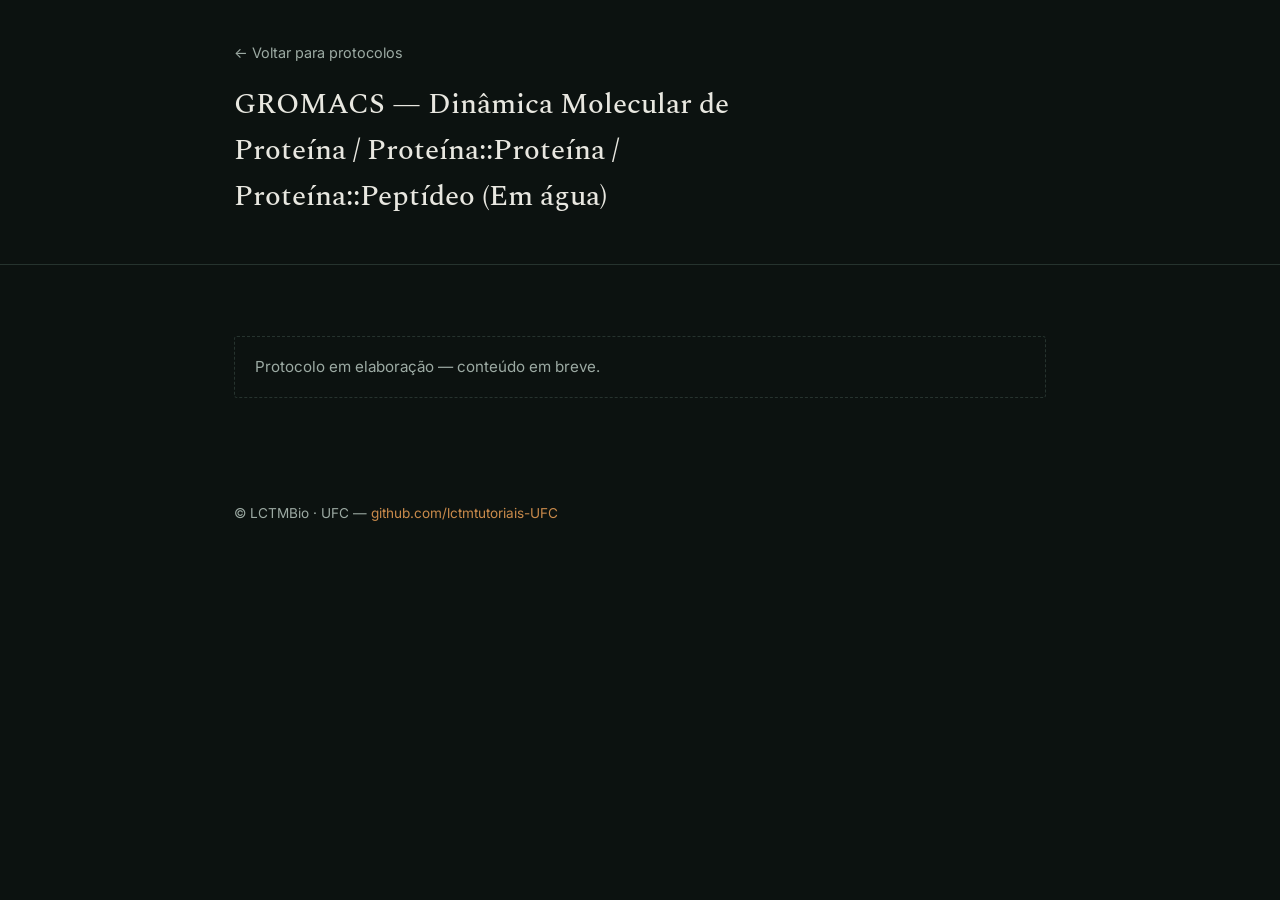
==== protocolos/md-proteina-agua.html @ 09c6c4a0 "Add files via upload" ====
<!DOCTYPE html>
<html lang="pt-BR">
<head>
<meta charset="UTF-8">
<meta name="viewport" content="width=device-width, initial-scale=1.0">
<title>GROMACS — Dinâmica Molecular de Proteína / Proteína::Proteína / Proteína::Peptídeo (Em água) — LCTMBio</title>
<link rel="preconnect" href="https://fonts.googleapis.com">
<link rel="preconnect" href="https://fonts.gstatic.com" crossorigin>
<link href="https://fonts.googleapis.com/css2?family=Spectral:wght@400;500;600&family=Inter:wght@400;500;600&family=IBM+Plex+Mono:wght@400;500&display=swap" rel="stylesheet">
<link rel="stylesheet" href="../assets/style.css">
</head>
<body>

<header class="page-header">
  <div class="wrap">
    <a class="back-link" href="../index.html#protocolos">← Voltar para protocolos</a>
    <h1>GROMACS — Dinâmica Molecular de Proteína / Proteína::Proteína / Proteína::Peptídeo (Em água)</h1>
  </div>
</header>

<section>
  <div class="wrap">
    <p class="pub-placeholder">Protocolo em elaboração — conteúdo em breve.</p>
  </div>
</section>

<footer>
  <div class="wrap">
    © LCTMBio · UFC — <a href="https://github.com/lctmtutoriais-UFC">github.com/lctmtutoriais-UFC</a>
  </div>
</footer>

</body>
</html>
---- assets/style.css ----
:root{
  --bg: #0C1210;
  --bg-panel: #121A17;
  --ink: #E8E7E0;
  --ink-dim: #9CAAA3;
  --line: #26332E;
  --accent: #C98A4B;
  --accent-dim: #8A6336;
}
*{box-sizing:border-box;}
html{scroll-behavior:smooth;}
body{
  margin:0;
  background:var(--bg);
  color:var(--ink);
  font-family:'Inter',sans-serif;
  line-height:1.6;
}
h1,h2,h3{
  font-family:'Spectral',serif;
  font-weight:500;
  margin:0 0 .4em;
}
a{color:var(--accent);text-decoration:none;}
a:hover{text-decoration:underline;}
.wrap{max-width:860px;margin:0 auto;padding:0 24px;}

/* --- Home header --- */
header.hero{
  border-bottom:1px solid var(--line);
  padding:72px 0 56px;
}
header.hero p.kicker{color:var(--ink-dim);margin:0 0 10px;font-size:.95rem;}
header.hero h1{font-size:2.3rem;max-width:14ch;}
header.hero p.desc{max-width:60ch;color:var(--ink-dim);font-size:1.05rem;margin-top:14px;}
nav{margin-top:28px;display:flex;gap:22px;flex-wrap:wrap;font-size:.95rem;}

/* --- Protocol-page header (simpler, with back link) --- */
header.page-header{
  border-bottom:1px solid var(--line);
  padding:40px 0 32px;
}
.back-link{
  display:inline-block;
  color:var(--ink-dim);
  font-size:.9rem;
  margin-bottom:18px;
}
.back-link:hover{color:var(--accent);}
header.page-header h1{font-size:1.8rem;max-width:34ch;}

section{padding:56px 0;border-bottom:1px solid var(--line);}
section:last-of-type{border-bottom:none;}
section h2{font-size:1.5rem;margin-bottom:26px;}

/* --- Research lines --- */
.lines{display:grid;grid-template-columns:1fr;gap:18px;}
.line-item{border:1px solid var(--line);background:var(--bg-panel);padding:20px 24px;border-radius:3px;}
.line-item h3{font-size:1.05rem;color:var(--ink);}
.line-item p{margin:0 0 8px;color:var(--ink-dim);font-size:.93rem;}
.line-item p:last-child{margin-bottom:0;}

.pub-placeholder{color:var(--ink-dim);font-size:.95rem;border:1px dashed var(--line);padding:18px 20px;border-radius:3px;}

.protocol-intro{color:var(--ink-dim);max-width:65ch;}

/* --- Protocol index list (on homepage) --- */
.protocol-list{list-style:none;margin:30px 0 0;padding:0;display:flex;flex-direction:column;gap:12px;}
.protocol-list li{border:1px solid var(--line);border-radius:3px;background:var(--bg-panel);}
.protocol-list a{
  display:flex;align-items:center;gap:16px;
  padding:16px 20px;color:var(--ink);text-decoration:none;
}
.protocol-list a:hover{border-color:var(--accent-dim);}
.protocol-list a:hover .protocol-num{color:var(--accent);border-color:var(--accent);}
.protocol-num{
  flex:none;width:30px;height:30px;border-radius:50%;
  border:1px solid var(--line);color:var(--ink-dim);
  font-family:'IBM Plex Mono',monospace;font-size:.85rem;
  display:flex;align-items:center;justify-content:center;
}
.protocol-title{flex:1;font-size:.98rem;}
.status-pill{
  flex:none;font-family:'IBM Plex Mono',monospace;font-size:.72rem;
  color:var(--ink-dim);border:1px solid var(--line);border-radius:12px;
  padding:3px 10px;
}

/* --- Stepped protocol content --- */
ol.steps{list-style:none;counter-reset:step;padding:0;margin:30px 0 0;}
ol.steps > li{counter-increment:step;position:relative;padding:0 0 30px 48px;border-left:1px solid var(--line);margin-left:14px;}
ol.steps > li:last-child{border-left:1px solid transparent;padding-bottom:0;}
ol.steps > li::before{
  content:counter(step);position:absolute;left:-15px;top:0;
  width:30px;height:30px;border-radius:50%;background:var(--bg);
  border:1px solid var(--accent-dim);color:var(--accent);
  font-family:'IBM Plex Mono',monospace;font-size:.85rem;
  display:flex;align-items:center;justify-content:center;
}
ol.steps h3{font-size:1.05rem;margin-bottom:8px;}
ol.steps p{margin:0 0 8px;color:var(--ink-dim);font-size:.93rem;}
ol.steps ul{margin:8px 0;padding-left:20px;color:var(--ink-dim);font-size:.93rem;}
ol.steps ul li{margin-bottom:4px;}

code, pre{font-family:'IBM Plex Mono',monospace;font-size:.85rem;}
pre{background:var(--bg);border:1px solid var(--line);padding:12px 14px;border-radius:3px;overflow-x:auto;color:var(--ink);}
code.inline{background:var(--bg);border:1px solid var(--line);padding:1px 6px;border-radius:3px;}

footer{padding:34px 0 60px;color:var(--ink-dim);font-size:.85rem;}
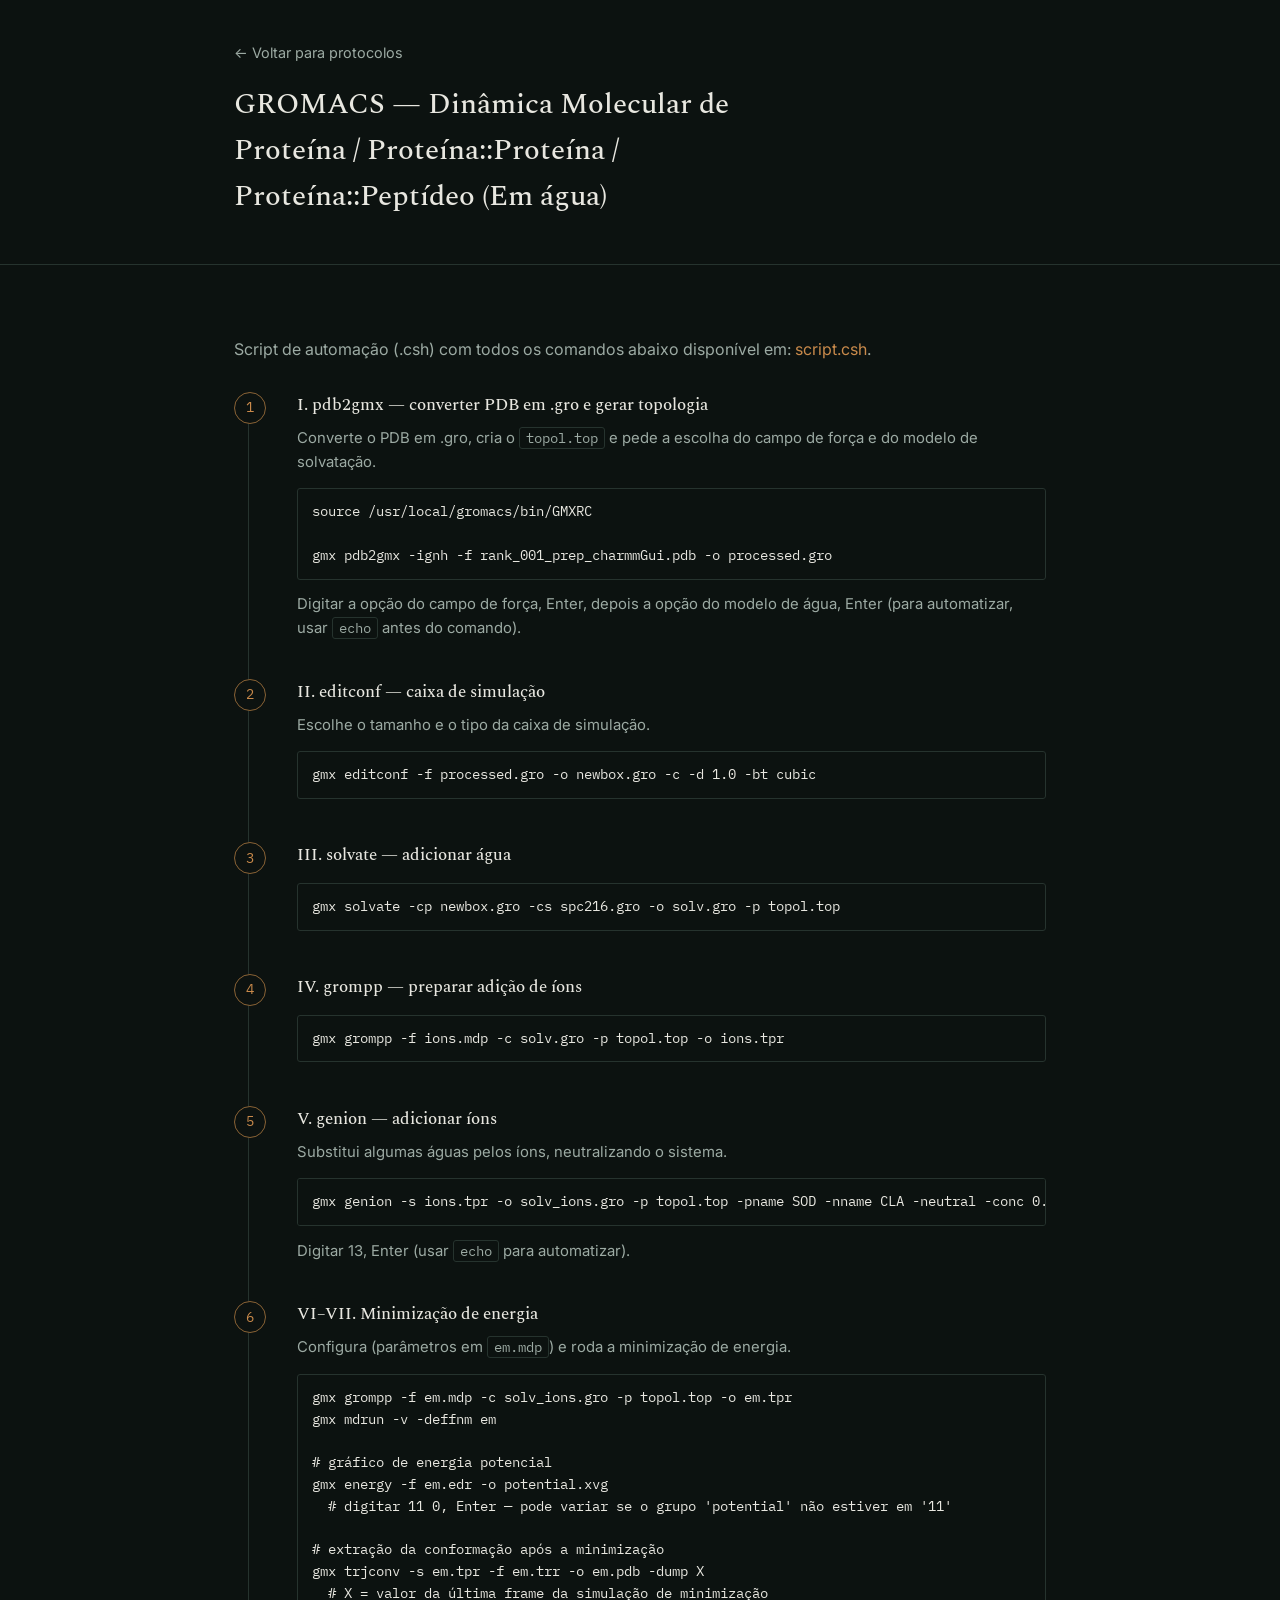
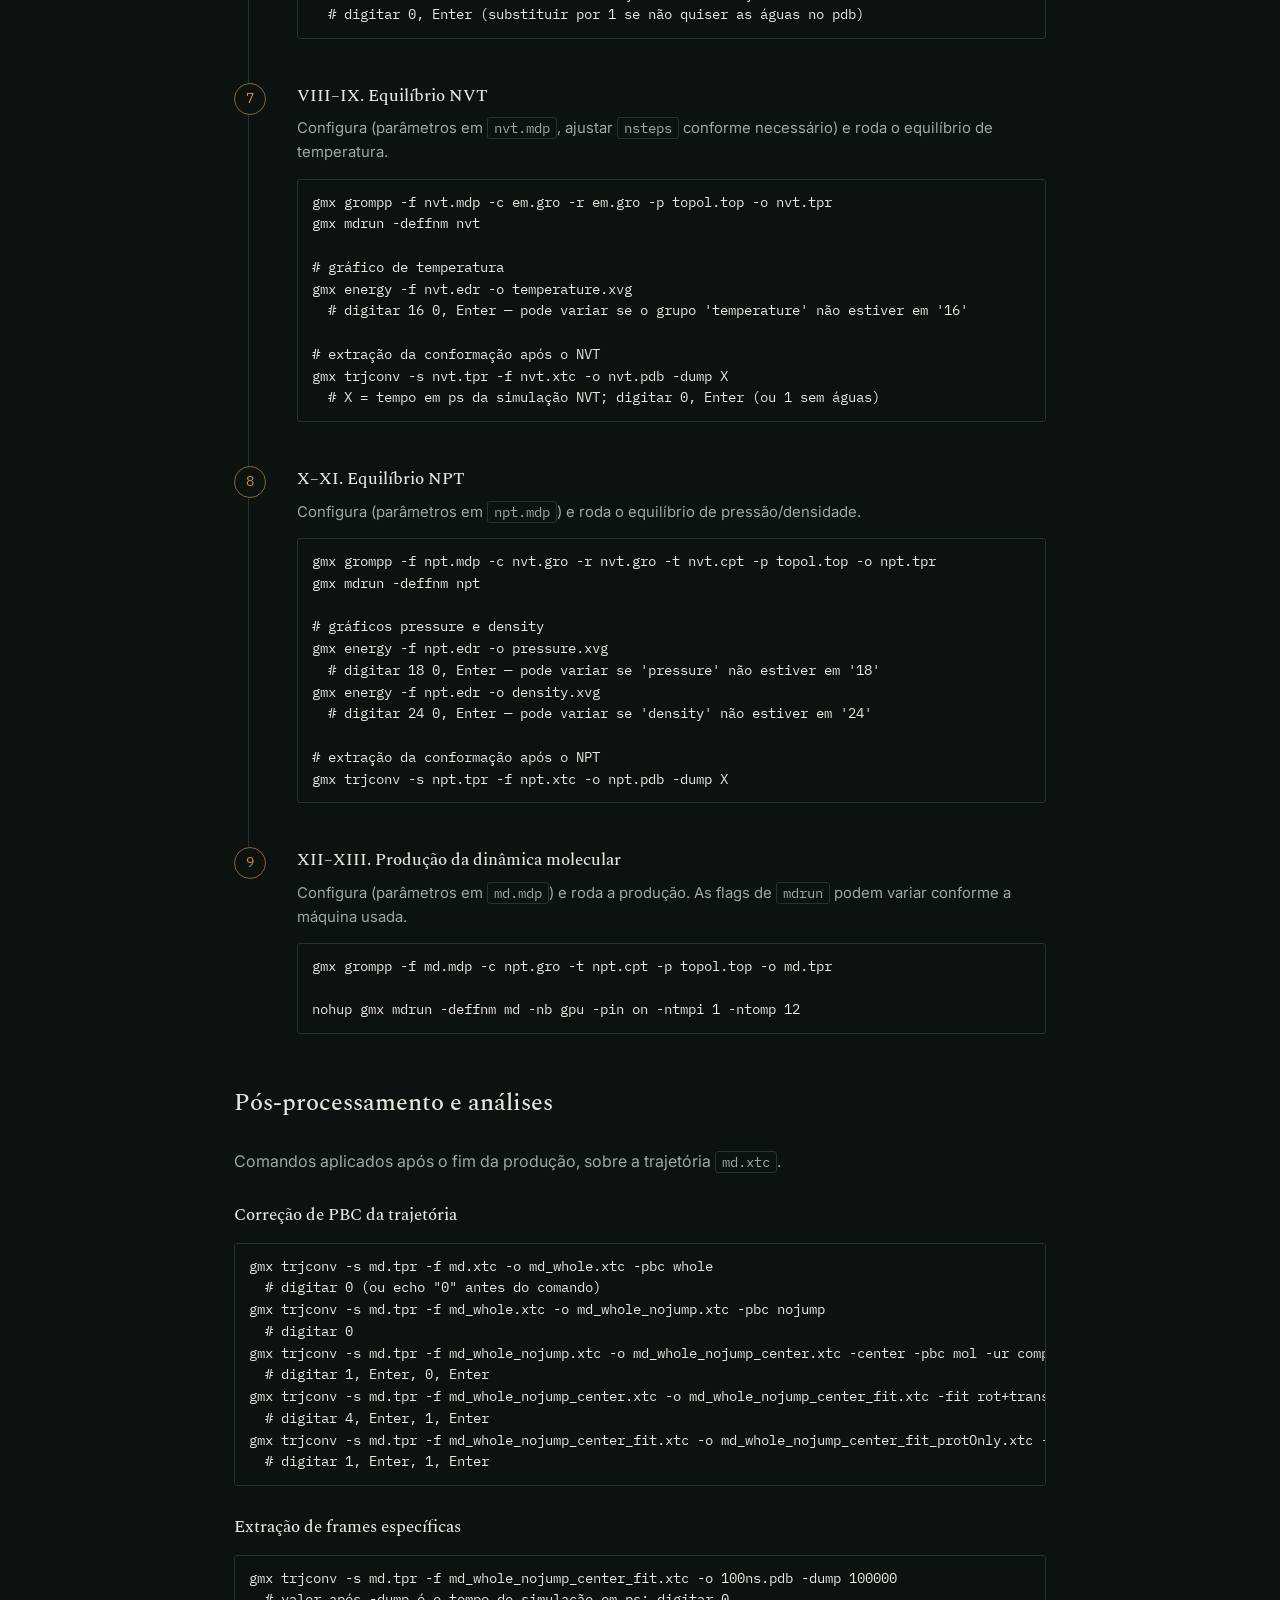
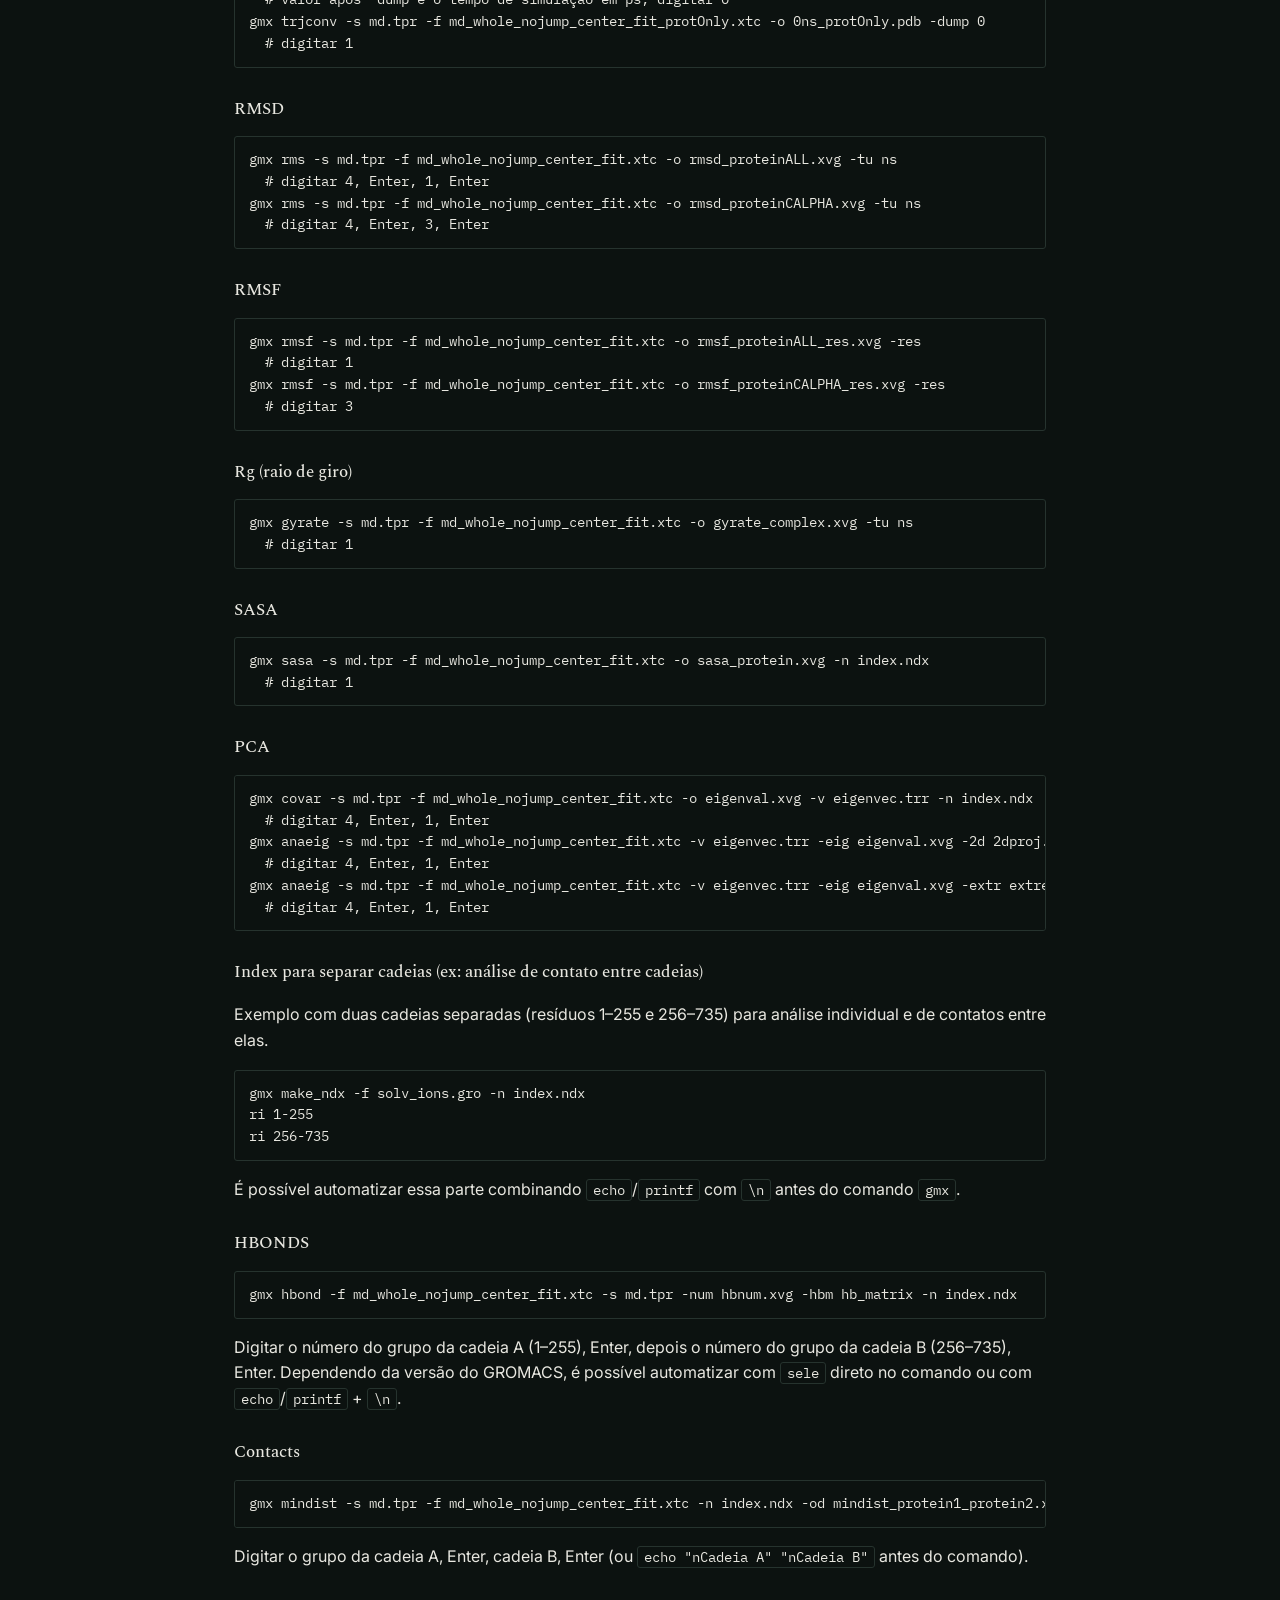
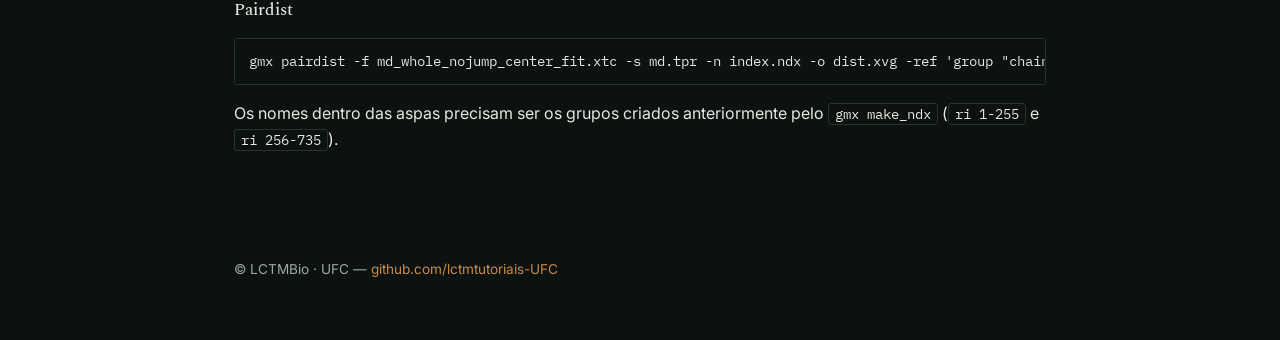
==== commit 27e9027b: "Update md-proteina-agua.html" ====
--- a/protocolos/md-proteina-agua.html
+++ b/protocolos/md-proteina-agua.html
@@ -20,7 +20,164 @@
 
 <section>
   <div class="wrap">
-    <p class="pub-placeholder">Protocolo em elaboração — conteúdo em breve.</p>
+    <p class="protocol-intro">Script de automação (.csh) com todos os comandos abaixo disponível em: <a href="https://github.com/lctmtutoriais-UFC/.github.io/blob/6c4fee6cd3924c6226e7f37ba578ce3f009f3106/Arquivos_Proteina_Proteina-Proteina_Proteina-Peptideo%20-Agua/script.csh" target="_blank" rel="noopener">script.csh</a>.</p>
+
+    <ol class="steps">
+      <li>
+        <h3>I. pdb2gmx — converter PDB em .gro e gerar topologia</h3>
+        <p>Converte o PDB em .gro, cria o <code class="inline">topol.top</code> e pede a escolha do campo de força e do modelo de solvatação.</p>
+        <pre>source /usr/local/gromacs/bin/GMXRC
+
+gmx pdb2gmx -ignh -f rank_001_prep_charmmGui.pdb -o processed.gro</pre>
+        <p>Digitar a opção do campo de força, Enter, depois a opção do modelo de água, Enter (para automatizar, usar <code class="inline">echo</code> antes do comando).</p>
+      </li>
+
+      <li>
+        <h3>II. editconf — caixa de simulação</h3>
+        <p>Escolhe o tamanho e o tipo da caixa de simulação.</p>
+        <pre>gmx editconf -f processed.gro -o newbox.gro -c -d 1.0 -bt cubic</pre>
+      </li>
+
+      <li>
+        <h3>III. solvate — adicionar água</h3>
+        <pre>gmx solvate -cp newbox.gro -cs spc216.gro -o solv.gro -p topol.top</pre>
+      </li>
+
+      <li>
+        <h3>IV. grompp — preparar adição de íons</h3>
+        <pre>gmx grompp -f ions.mdp -c solv.gro -p topol.top -o ions.tpr</pre>
+      </li>
+
+      <li>
+        <h3>V. genion — adicionar íons</h3>
+        <p>Substitui algumas águas pelos íons, neutralizando o sistema.</p>
+        <pre>gmx genion -s ions.tpr -o solv_ions.gro -p topol.top -pname SOD -nname CLA -neutral -conc 0.15</pre>
+        <p>Digitar 13, Enter (usar <code class="inline">echo</code> para automatizar).</p>
+      </li>
+
+      <li>
+        <h3>VI–VII. Minimização de energia</h3>
+        <p>Configura (parâmetros em <code class="inline">em.mdp</code>) e roda a minimização de energia.</p>
+        <pre>gmx grompp -f em.mdp -c solv_ions.gro -p topol.top -o em.tpr
+gmx mdrun -v -deffnm em
+
+# gráfico de energia potencial
+gmx energy -f em.edr -o potential.xvg
+  # digitar 11 0, Enter — pode variar se o grupo 'potential' não estiver em '11'
+
+# extração da conformação após a minimização
+gmx trjconv -s em.tpr -f em.trr -o em.pdb -dump X
+  # X = valor da última frame da simulação de minimização
+  # digitar 0, Enter (substituir por 1 se não quiser as águas no pdb)</pre>
+      </li>
+
+      <li>
+        <h3>VIII–IX. Equilíbrio NVT</h3>
+        <p>Configura (parâmetros em <code class="inline">nvt.mdp</code>, ajustar <code class="inline">nsteps</code> conforme necessário) e roda o equilíbrio de temperatura.</p>
+        <pre>gmx grompp -f nvt.mdp -c em.gro -r em.gro -p topol.top -o nvt.tpr
+gmx mdrun -deffnm nvt
+
+# gráfico de temperatura
+gmx energy -f nvt.edr -o temperature.xvg
+  # digitar 16 0, Enter — pode variar se o grupo 'temperature' não estiver em '16'
+
+# extração da conformação após o NVT
+gmx trjconv -s nvt.tpr -f nvt.xtc -o nvt.pdb -dump X
+  # X = tempo em ps da simulação NVT; digitar 0, Enter (ou 1 sem águas)</pre>
+      </li>
+
+      <li>
+        <h3>X–XI. Equilíbrio NPT</h3>
+        <p>Configura (parâmetros em <code class="inline">npt.mdp</code>) e roda o equilíbrio de pressão/densidade.</p>
+        <pre>gmx grompp -f npt.mdp -c nvt.gro -r nvt.gro -t nvt.cpt -p topol.top -o npt.tpr
+gmx mdrun -deffnm npt
+
+# gráficos pressure e density
+gmx energy -f npt.edr -o pressure.xvg
+  # digitar 18 0, Enter — pode variar se 'pressure' não estiver em '18'
+gmx energy -f npt.edr -o density.xvg
+  # digitar 24 0, Enter — pode variar se 'density' não estiver em '24'
+
+# extração da conformação após o NPT
+gmx trjconv -s npt.tpr -f npt.xtc -o npt.pdb -dump X</pre>
+      </li>
+
+      <li>
+        <h3>XII–XIII. Produção da dinâmica molecular</h3>
+        <p>Configura (parâmetros em <code class="inline">md.mdp</code>) e roda a produção. As flags de <code class="inline">mdrun</code> podem variar conforme a máquina usada.</p>
+        <pre>gmx grompp -f md.mdp -c npt.gro -t npt.cpt -p topol.top -o md.tpr
+
+nohup gmx mdrun -deffnm md -nb gpu -pin on -ntmpi 1 -ntomp 12</pre>
+      </li>
+    </ol>
+
+    <h2 style="margin-top:50px;">Pós-processamento e análises</h2>
+    <p class="protocol-intro">Comandos aplicados após o fim da produção, sobre a trajetória <code class="inline">md.xtc</code>.</p>
+
+    <h3 style="margin-top:28px;font-size:1.05rem;">Correção de PBC da trajetória</h3>
+    <pre>gmx trjconv -s md.tpr -f md.xtc -o md_whole.xtc -pbc whole
+  # digitar 0 (ou echo "0" antes do comando)
+gmx trjconv -s md.tpr -f md_whole.xtc -o md_whole_nojump.xtc -pbc nojump
+  # digitar 0
+gmx trjconv -s md.tpr -f md_whole_nojump.xtc -o md_whole_nojump_center.xtc -center -pbc mol -ur compact
+  # digitar 1, Enter, 0, Enter
+gmx trjconv -s md.tpr -f md_whole_nojump_center.xtc -o md_whole_nojump_center_fit.xtc -fit rot+trans
+  # digitar 4, Enter, 1, Enter
+gmx trjconv -s md.tpr -f md_whole_nojump_center_fit.xtc -o md_whole_nojump_center_fit_protOnly.xtc -center -pbc mol -ur compact
+  # digitar 1, Enter, 1, Enter</pre>
+
+    <h3 style="margin-top:28px;font-size:1.05rem;">Extração de frames específicas</h3>
+    <pre>gmx trjconv -s md.tpr -f md_whole_nojump_center_fit.xtc -o 100ns.pdb -dump 100000
+  # valor após -dump é o tempo de simulação em ps; digitar 0
+gmx trjconv -s md.tpr -f md_whole_nojump_center_fit_protOnly.xtc -o 0ns_protOnly.pdb -dump 0
+  # digitar 1</pre>
+
+    <h3 style="margin-top:28px;font-size:1.05rem;">RMSD</h3>
+    <pre>gmx rms -s md.tpr -f md_whole_nojump_center_fit.xtc -o rmsd_proteinALL.xvg -tu ns
+  # digitar 4, Enter, 1, Enter
+gmx rms -s md.tpr -f md_whole_nojump_center_fit.xtc -o rmsd_proteinCALPHA.xvg -tu ns
+  # digitar 4, Enter, 3, Enter</pre>
+
+    <h3 style="margin-top:28px;font-size:1.05rem;">RMSF</h3>
+    <pre>gmx rmsf -s md.tpr -f md_whole_nojump_center_fit.xtc -o rmsf_proteinALL_res.xvg -res
+  # digitar 1
+gmx rmsf -s md.tpr -f md_whole_nojump_center_fit.xtc -o rmsf_proteinCALPHA_res.xvg -res
+  # digitar 3</pre>
+
+    <h3 style="margin-top:28px;font-size:1.05rem;">Rg (raio de giro)</h3>
+    <pre>gmx gyrate -s md.tpr -f md_whole_nojump_center_fit.xtc -o gyrate_complex.xvg -tu ns
+  # digitar 1</pre>
+
+    <h3 style="margin-top:28px;font-size:1.05rem;">SASA</h3>
+    <pre>gmx sasa -s md.tpr -f md_whole_nojump_center_fit.xtc -o sasa_protein.xvg -n index.ndx
+  # digitar 1</pre>
+
+    <h3 style="margin-top:28px;font-size:1.05rem;">PCA</h3>
+    <pre>gmx covar -s md.tpr -f md_whole_nojump_center_fit.xtc -o eigenval.xvg -v eigenvec.trr -n index.ndx
+  # digitar 4, Enter, 1, Enter
+gmx anaeig -s md.tpr -f md_whole_nojump_center_fit.xtc -v eigenvec.trr -eig eigenval.xvg -2d 2dproj.xvg -first 1 -last 2 -n index.ndx
+  # digitar 4, Enter, 1, Enter
+gmx anaeig -s md.tpr -f md_whole_nojump_center_fit.xtc -v eigenvec.trr -eig eigenval.xvg -extr extreme.pdb -first 1 -last 1 -nframes 30 -n index.ndx
+  # digitar 4, Enter, 1, Enter</pre>
+
+    <h3 style="margin-top:28px;font-size:1.05rem;">Index para separar cadeias (ex: análise de contato entre cadeias)</h3>
+    <p>Exemplo com duas cadeias separadas (resíduos 1–255 e 256–735) para análise individual e de contatos entre elas.</p>
+    <pre>gmx make_ndx -f solv_ions.gro -n index.ndx
+ri 1-255
+ri 256-735</pre>
+    <p>É possível automatizar essa parte combinando <code class="inline">echo</code>/<code class="inline">printf</code> com <code class="inline">\n</code> antes do comando <code class="inline">gmx</code>.</p>
+
+    <h3 style="margin-top:28px;font-size:1.05rem;">HBONDS</h3>
+    <pre>gmx hbond -f md_whole_nojump_center_fit.xtc -s md.tpr -num hbnum.xvg -hbm hb_matrix -n index.ndx</pre>
+    <p>Digitar o número do grupo da cadeia A (1–255), Enter, depois o número do grupo da cadeia B (256–735), Enter. Dependendo da versão do GROMACS, é possível automatizar com <code class="inline">sele</code> direto no comando ou com <code class="inline">echo</code>/<code class="inline">printf</code> + <code class="inline">\n</code>.</p>
+
+    <h3 style="margin-top:28px;font-size:1.05rem;">Contacts</h3>
+    <pre>gmx mindist -s md.tpr -f md_whole_nojump_center_fit.xtc -n index.ndx -od mindist_protein1_protein2.xvg -on contacts_protein1_protein2.xvg</pre>
+    <p>Digitar o grupo da cadeia A, Enter, cadeia B, Enter (ou <code class="inline">echo "nCadeia A" "nCadeia B"</code> antes do comando).</p>
+
+    <h3 style="margin-top:28px;font-size:1.05rem;">Pairdist</h3>
+    <pre>gmx pairdist -f md_whole_nojump_center_fit.xtc -s md.tpr -n index.ndx -o dist.xvg -ref 'group "chain A"' -sel 'group "chain B"'</pre>
+    <p>Os nomes dentro das aspas precisam ser os grupos criados anteriormente pelo <code class="inline">gmx make_ndx</code> (<code class="inline">ri 1-255</code> e <code class="inline">ri 256-735</code>).</p>
   </div>
 </section>
 
